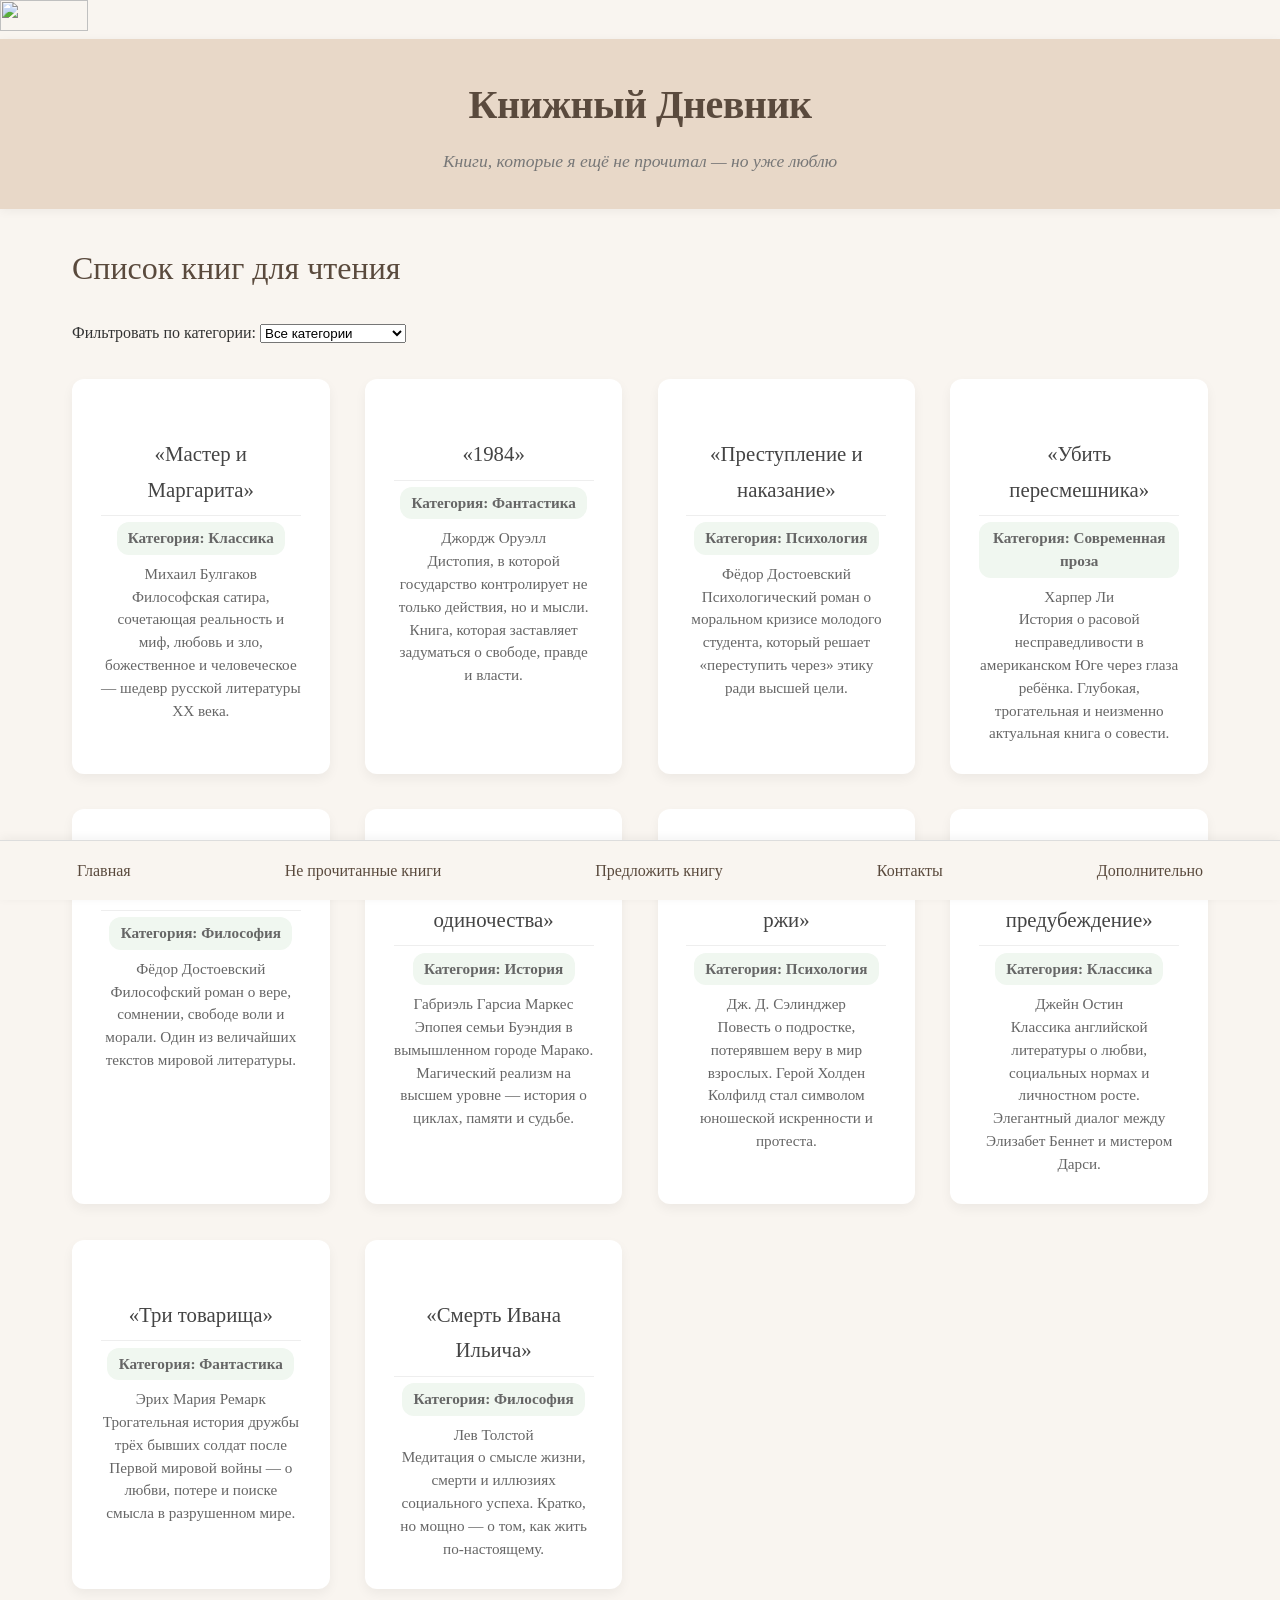
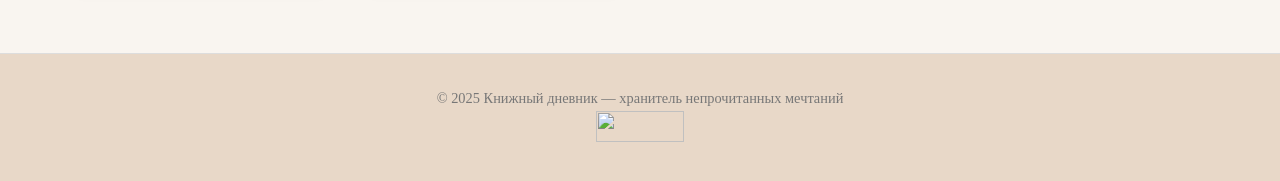
==== books.html @ 7744f5c2 "Add files via upload" ====
<!DOCTYPE html>
<html lang="ru">
<head>
  <meta charset="UTF-8">
  <meta name="viewport" content="width=device-width, initial-scale=1.0">
  <title>Книжный Дневник — Не прочитанные книги</title>
  <link rel="stylesheet" href="style.css">
  <!--LiveInternet counter--><a href="https://www.liveinternet.ru/click"
target="_blank"><img id="licnt9D91" width="88" height="31" style="border:0" 
title="LiveInternet: показано число просмотров за 24 часа, посетителей за 24 часа и за сегодня"
src="[data-uri]"
alt=""/></a><script>(function(d,s){d.getElementById("licnt9D91").src=
"https://counter.yadro.ru/hit?t14.6;r"+escape(d.referrer)+
((typeof(s)=="undefined")?"":";s"+s.width+"*"+s.height+"*"+
(s.colorDepth?s.colorDepth:s.pixelDepth))+";u"+escape(d.URL)+
";h"+escape(d.title.substring(0,150))+";"+Math.random()})
(document,screen)</script><!--/LiveInternet-->

</head>
<body>
  <header>
    <h1>Книжный Дневник</h1>
    <p>Книги, которые я ещё не прочитал — но уже люблю</p>
  </header>

  <main>
    <h2>Список книг для чтения</h2>

    <!-- Фильтр по категориям -->
    <div class="filter-controls">
      <label for="category-filter">Фильтровать по категории:</label>
      <select id="category-filter">
        <option value="all">Все категории</option>
        <option value="classic">Классика</option>
        <option value="modern">Современная проза</option>
        <option value="sci-fi">Фантастика</option>
        <option value="philosophy">Философия</option>
        <option value="psychology">Психология</option>
        <option value="history">История</option>
      </select>
    </div>

    <div class="books-grid">
      <!-- Книги с атрибутом data-category и видимой категорией -->
      <div class="book-card" data-category="classic">
        <h3>«Мастер и Маргарита»</h3>
        <p class="category">Категория: <strong>Классика</strong></p>
        <p>Михаил Булгаков</p>
        <p>Философская сатира, сочетающая реальность и миф, любовь и зло, божественное и человеческое — шедевр русской литературы XX века.</p>
      </div>

      <div class="book-card" data-category="sci-fi">
        <h3>«1984»</h3>
        <p class="category">Категория: <strong>Фантастика</strong></p>
        <p>Джордж Оруэлл</p>
        <p>Дистопия, в которой государство контролирует не только действия, но и мысли. Книга, которая заставляет задуматься о свободе, правде и власти.</p>
      </div>

      <div class="book-card" data-category="psychology">
        <h3>«Преступление и наказание»</h3>
        <p class="category">Категория: <strong>Психология</strong></p>
        <p>Фёдор Достоевский</p>
        <p>Психологический роман о моральном кризисе молодого студента, который решает «переступить через» этику ради высшей цели.</p>
      </div>

      <div class="book-card" data-category="modern">
        <h3>«Убить пересмешника»</h3>
        <p class="category">Категория: <strong>Современная проза</strong></p>
        <p>Харпер Ли</p>
        <p>История о расовой несправедливости в американском Юге через глаза ребёнка. Глубокая, трогательная и неизменно актуальная книга о совести.</p>
      </div>

      <div class="book-card" data-category="philosophy">
        <h3>«Братья Карамазовы»</h3>
        <p class="category">Категория: <strong>Философия</strong></p>
        <p>Фёдор Достоевский</p>
        <p>Философский роман о вере, сомнении, свободе воли и морали. Один из величайших текстов мировой литературы.</p>
      </div>

      <div class="book-card" data-category="history">
        <h3>«Сто лет одиночества»</h3>
        <p class="category">Категория: <strong>История</strong></p>
        <p>Габриэль Гарсиа Маркес</p>
        <p>Эпопея семьи Буэндия в вымышленном городе Марако. Магический реализм на высшем уровне — история о циклах, памяти и судьбе.</p>
      </div>

      <div class="book-card" data-category="psychology">
        <h3>«Над пропастью во ржи»</h3>
        <p class="category">Категория: <strong>Психология</strong></p>
        <p>Дж. Д. Сэлинджер</p>
        <p>Повесть о подростке, потерявшем веру в мир взрослых. Герой Холден Колфилд стал символом юношеской искренности и протеста.</p>
      </div>

      <div class="book-card" data-category="classic">
        <h3>«Гордость и предубеждение»</h3>
        <p class="category">Категория: <strong>Классика</strong></p>
        <p>Джейн Остин</p>
        <p>Классика английской литературы о любви, социальных нормах и личностном росте. Элегантный диалог между Элизабет Беннет и мистером Дарси.</p>
      </div>

      <div class="book-card" data-category="sci-fi">
        <h3>«Три товарища»</h3>
        <p class="category">Категория: <strong>Фантастика</strong></p>
        <p>Эрих Мария Ремарк</p>
        <p>Трогательная история дружбы трёх бывших солдат после Первой мировой войны — о любви, потере и поиске смысла в разрушенном мире.</p>
      </div>

      <div class="book-card" data-category="philosophy">
        <h3>«Смерть Ивана Ильича»</h3>
        <p class="category">Категория: <strong>Философия</strong></p>
        <p>Лев Толстой</p>
        <p>Медитация о смысле жизни, смерти и иллюзиях социального успеха. Кратко, но мощно — о том, как жить по-настоящему.</p>
      </div>
    </div>
  </main>

  <nav>
    <ul>
      <li><a href="index.html">Главная</a></li>
      <li><a href="books.html">Не прочитанные книги</a></li>
      <li><a href="submit.html">Предложить книгу</a></li>
      <li><a href="contacts.html">Контакты</a></li>
      <li><a href="more.html">Дополнительно</a></li>
    </ul>
  </nav>

  <footer>
    <p>© 2025 Книжный дневник — хранитель непрочитанных мечтаний</p>
    <!--LiveInternet logo--><a href="https://www.liveinternet.ru/click"
target="_blank"><img src="https://counter.yadro.ru/logo?18.1"
title="LiveInternet: показано число просмотров за 24 часа, посетителей за 24 часа и за сегодня"
alt="" style="border:0" width="88" height="31"/></a><!--/LiveInternet-->
  </footer>

  <script src="script.js"></script>
</body>
</html>
---- style.css ----
/* style.css — Обновлённая версия: без полей для обложек */

* {
  margin: 0;
  padding: 0;
  box-sizing: border-box;
}

body {
  font-family: 'Georgia', serif;
  line-height: 1.7;
  color: #333;
  background-color: #f9f5f0;
  padding: 0;
  margin: 0;
}

header {
  text-align: center;
  padding: 2rem 1rem;
  background-color: #e8d8c8;
  box-shadow: 0 2px 10px rgba(0,0,0,0.05);
}

header h1 {
  font-size: 2.5rem;
  color: #5a4a3d;
  margin-bottom: 0.5rem;
  letter-spacing: -0.5px;
}

header p {
  font-style: italic;
  color: #777;
  font-size: 1.1rem;
  margin-top: 0.5rem;
}

main {
  max-width: 1200px;
  margin: 2rem auto;
  padding: 0 2rem;
}

h2 {
  color: #5a4a3d;
  margin-bottom: 1.5rem;
  font-size: 2rem;
  font-weight: 500;
}

h3 {
  color: #666;
  margin: 1.8rem 0 0.8rem;
  font-weight: 500;
  border-bottom: 1px solid #eee;
  padding-bottom: 0.5rem;
}

/* Убраны все блоки с изображениями — только текст */
.daily-book {
  margin-bottom: 4rem;
  padding: 2.5rem;
  background-color: white;
  border-radius: 14px;
  box-shadow: 0 6px 16px rgba(0,0,0,0.06);
  text-align: center;
}

.daily-book h2 {
  font-size: 1.9rem;
  color: #444;
  margin-bottom: 0.5rem;
}

.daily-book p {
  color: #555;
  font-size: 1.1rem;
  margin-top: 1rem;
}

.books-grid {
  display: grid;
  grid-template-columns: repeat(auto-fill, minmax(240px, 1fr));
  gap: 2.2rem;
  margin-top: 2rem;
}

.book-card {
  background-color: white;
  border-radius: 12px;
  padding: 1.8rem;
  text-align: center;
  box-shadow: 0 5px 12px rgba(0,0,0,0.05);
  transition: all 0.3s ease;
}

.book-card:hover {
  transform: translateY(-8px);
  box-shadow: 0 10px 20px rgba(0,0,0,0.08);
}

.book-card h3 {
  font-size: 1.3rem;
  color: #444;
  margin-bottom: 0.4rem;
}

.book-card p {
  color: #666;
  font-size: 0.95rem;
  line-height: 1.5;
}

form {
  max-width: 700px;
  margin: 3rem auto;
  padding: 2.5rem;
  background-color: white;
  border-radius: 14px;
  box-shadow: 0 6px 16px rgba(0,0,0,0.06);
}

form label {
  display: block;
  margin-top: 1.8rem;
  font-weight: 600;
  color: #444;
  font-size: 1.1rem;
}

form input,
form textarea {
  width: 100%;
  padding: 1rem;
  margin-top: 0.8rem;
  border: 1px solid #ddd;
  border-radius: 8px;
  font-family: inherit;
  font-size: 1rem;
  transition: border-color 0.3s;
}

form input:focus,
form textarea:focus {
  outline: none;
  border-color: #c9b8a8;
}

form textarea {
  resize: vertical;
  min-height: 150px;
}

button {
  display: block;
  margin: 2.5rem auto 0;
  padding: 1rem 2.5rem;
  background-color: #5a4a3d;
  color: white;
  border: none;
  border-radius: 8px;
  font-size: 1.1rem;
  font-weight: 600;
  cursor: pointer;
  transition: background-color 0.3s;
}

button:hover {
  background-color: #4a3a2d;
}

.hidden {
  display: none;
}

#successMessage {
  text-align: center;
  color: #44a35a;
  font-weight: 600;
  margin-top: 1.5rem;
  font-size: 1.1rem;
}

.contact-info ul,
.team p {
  margin: 1rem 0;
  font-size: 1.05rem;
  color: #555;
}

.contact-info ul li {
  margin-bottom: 0.8rem;
}

.team p {
  margin-bottom: 1.2rem;
}

.team p strong {
  color: #5a4a3d;
}

footer {
  text-align: center;
  padding: 2rem 1rem;
  margin-top: 4rem;
  background-color: #e8d8c8;
  color: #777;
  font-size: 0.9rem;
  border-top: 1px solid #ddd;
}

nav {
  position: fixed;
  bottom: 0;
  left: 0;
  width: 100%;
  background-color: #f9f5f0;
  border-top: 1px solid #ddd;
  padding: 1rem 0;
  box-shadow: 0 -2px 10px rgba(0,0,0,0.05);
  z-index: 100;
}

nav ul {
  display: flex;
  justify-content: space-around;
  list-style: none;
  margin: 0;
}

nav a {
  color: #5a4a3d;
  text-decoration: none;
  font-weight: 500;
  font-size: 1rem;
  padding: 0.5rem;
  border-radius: 6px;
  transition: background-color 0.2s;
}

nav a:hover {
  background-color: #e8d8c8;
}

/* Адаптивность */
@media (max-width: 768px) {
  header h1 {
    font-size: 2rem;
  }

  header p {
    font-size: 1rem;
  }

  .daily-book {
    padding: 2rem;
  }

  .books-grid {
    grid-template-columns: 1fr;
  }

  form {
    margin: 2rem 1rem;
    padding: 2rem;
  }

  nav ul {
    flex-wrap: wrap;
  }

  nav a {
    font-size: 0.9rem;
    padding: 0.4rem 0.6rem;
  }
}

@media (max-width: 480px) {
  main {
    padding: 0 1rem;
  }

  header h1 {
    font-size: 1.8rem;
  }

  h2 {
    font-size: 1.7rem;
  }

  .book-card {
    padding: 1.5rem;
  }

  button {
    padding: 0.9rem 2rem;
    font-size: 1rem;
  }
}
/* Категория в карточке */
.category {
  font-size: 0.9rem;
  color: #27ae60;
  font-weight: 600;
  margin-bottom: 0.5rem;
  padding: 0.3rem 0.7rem;
  background-color: #f0f7f0;
  border-radius: 12px;
  display: inline-block;
}

/* Форма стили */
.form-group {
  margin-bottom: 1.5rem;
}

.form-group label {
  display: block;
  margin-bottom: 0.5rem;
  font-weight: 600;
  color: #2c3e50;
}

.form-group input,
.form-group select,
.form-group textarea {
  width: 100%;
  padding: 0.75rem;
  font-size: 1rem;
  border: 1px solid #ddd;
  border-radius: 6px;
  box-sizing: border-box;
}

.form-group textarea {
  resize: vertical;
}

button {
  background-color: #3498db;
  color: white;
  border: none;
  padding: 0.8rem 1.5rem;
  font-size: 1rem;
  border-radius: 6px;
  cursor: pointer;
  transition: background-color 0.3s;
}

button:hover {
  background-color: #2980b9;
}

/* Мелкий текст */
form p {
  font-size: 0.9rem;
  color: #7f8c8d;
  margin-top: 1rem;
}

/* Адаптивность */
@media (max-width: 768px) {
  .form-group input,
  .form-group select,
  .form-group textarea {
    width: 100%;
  }
}
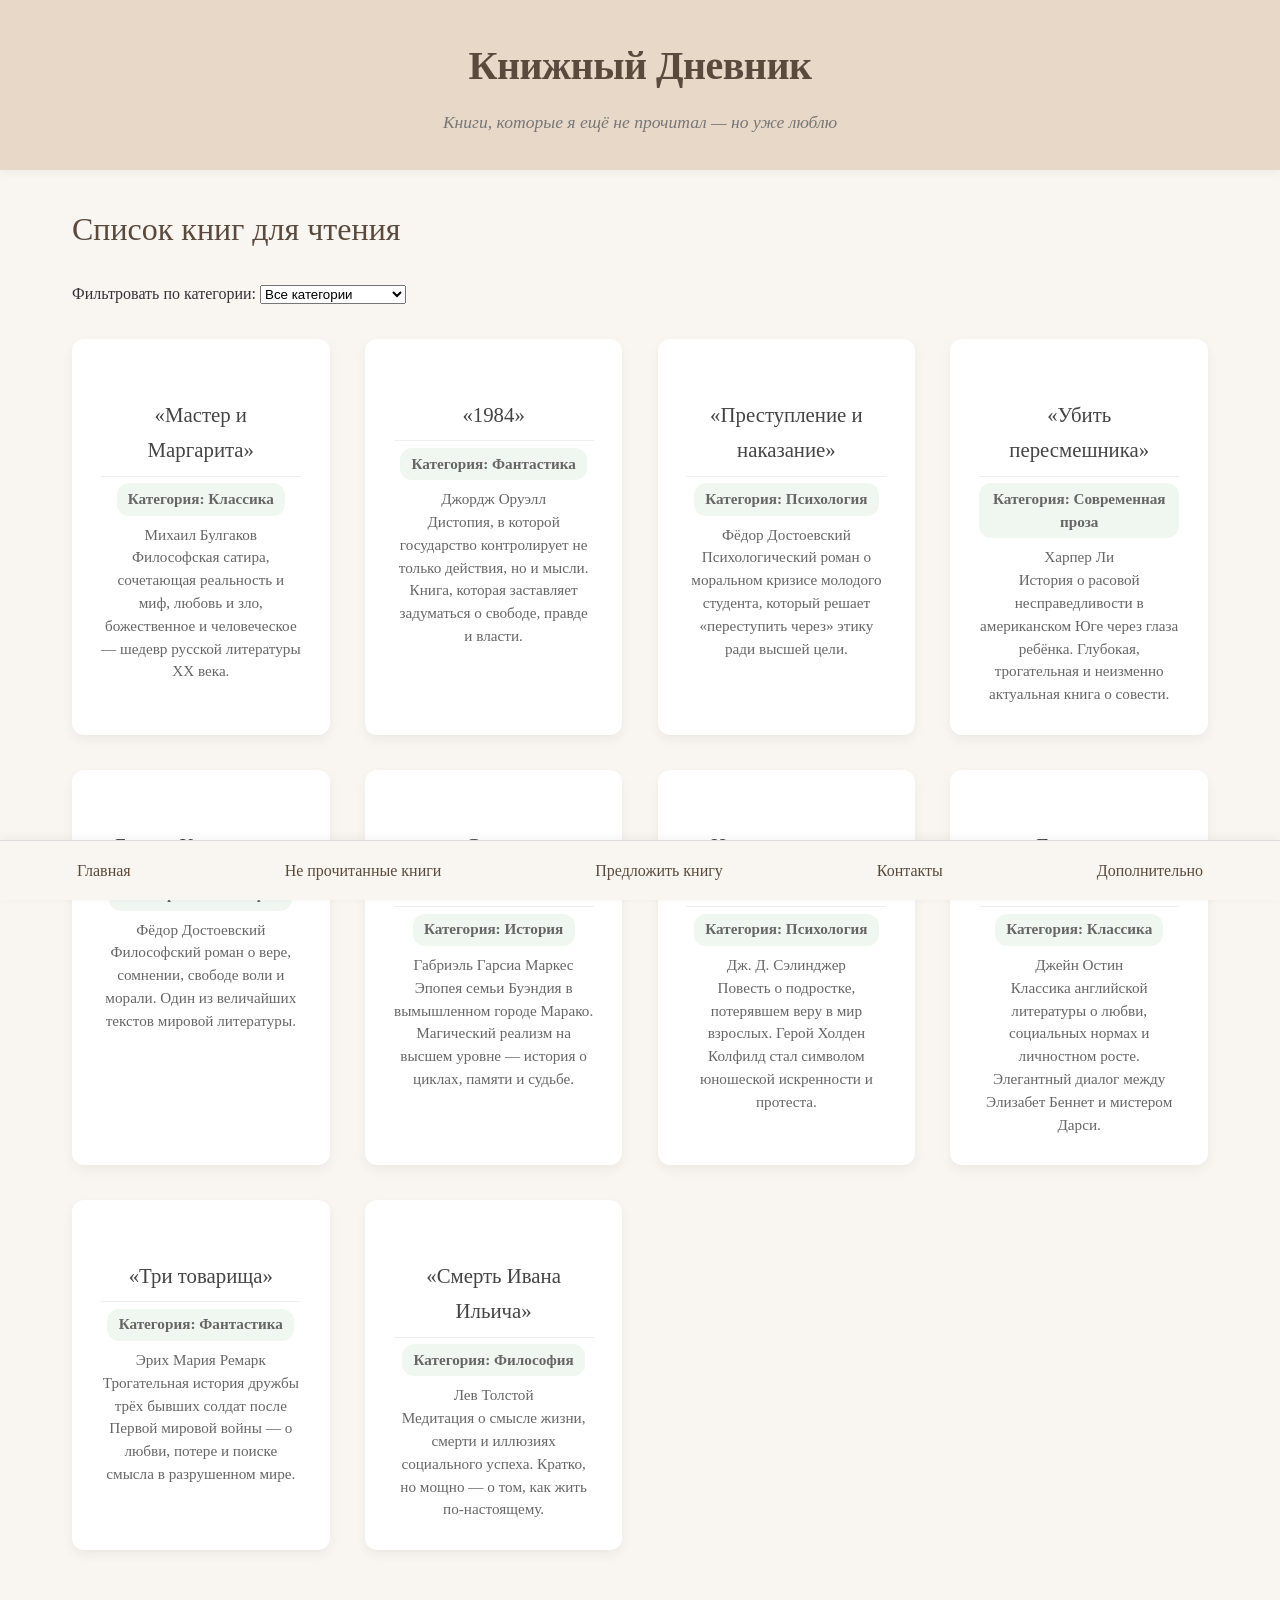
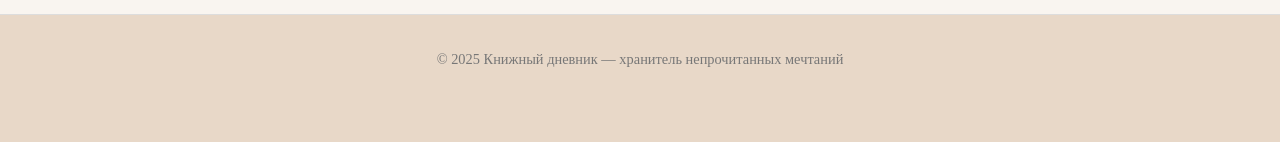
==== commit 09a77e23: "Add files via upload" ====
--- a/books.html
+++ b/books.html
@@ -5,11 +5,8 @@
   <meta name="viewport" content="width=device-width, initial-scale=1.0">
   <title>Книжный Дневник — Не прочитанные книги</title>
   <link rel="stylesheet" href="style.css">
-  <!--LiveInternet counter--><a href="https://www.liveinternet.ru/click"
-target="_blank"><img id="licnt9D91" width="88" height="31" style="border:0" 
-title="LiveInternet: показано число просмотров за 24 часа, посетителей за 24 часа и за сегодня"
-src="[data-uri]"
-alt=""/></a><script>(function(d,s){d.getElementById("licnt9D91").src=
+
+  <!--LiveInternet counter--><script>(function(d,s){d.getElementById("licnt9D91").src=
 "https://counter.yadro.ru/hit?t14.6;r"+escape(d.referrer)+
 ((typeof(s)=="undefined")?"":";s"+s.width+"*"+s.height+"*"+
 (s.colorDepth?s.colorDepth:s.pixelDepth))+";u"+escape(d.URL)+
@@ -126,10 +123,13 @@
 
   <footer>
     <p>© 2025 Книжный дневник — хранитель непрочитанных мечтаний</p>
-    <!--LiveInternet logo--><a href="https://www.liveinternet.ru/click"
-target="_blank"><img src="https://counter.yadro.ru/logo?18.1"
+    
+    <!--LiveInternet counter--><a href="https://www.liveinternet.ru/click"
+target="_blank"><img id="licnt9D91" width="88" height="31" style="border:0" 
 title="LiveInternet: показано число просмотров за 24 часа, посетителей за 24 часа и за сегодня"
-alt="" style="border:0" width="88" height="31"/></a><!--/LiveInternet-->
+src="[data-uri]"
+alt=""/></a><!--/LiveInternet-->
+
   </footer>
 
   <script src="script.js"></script>
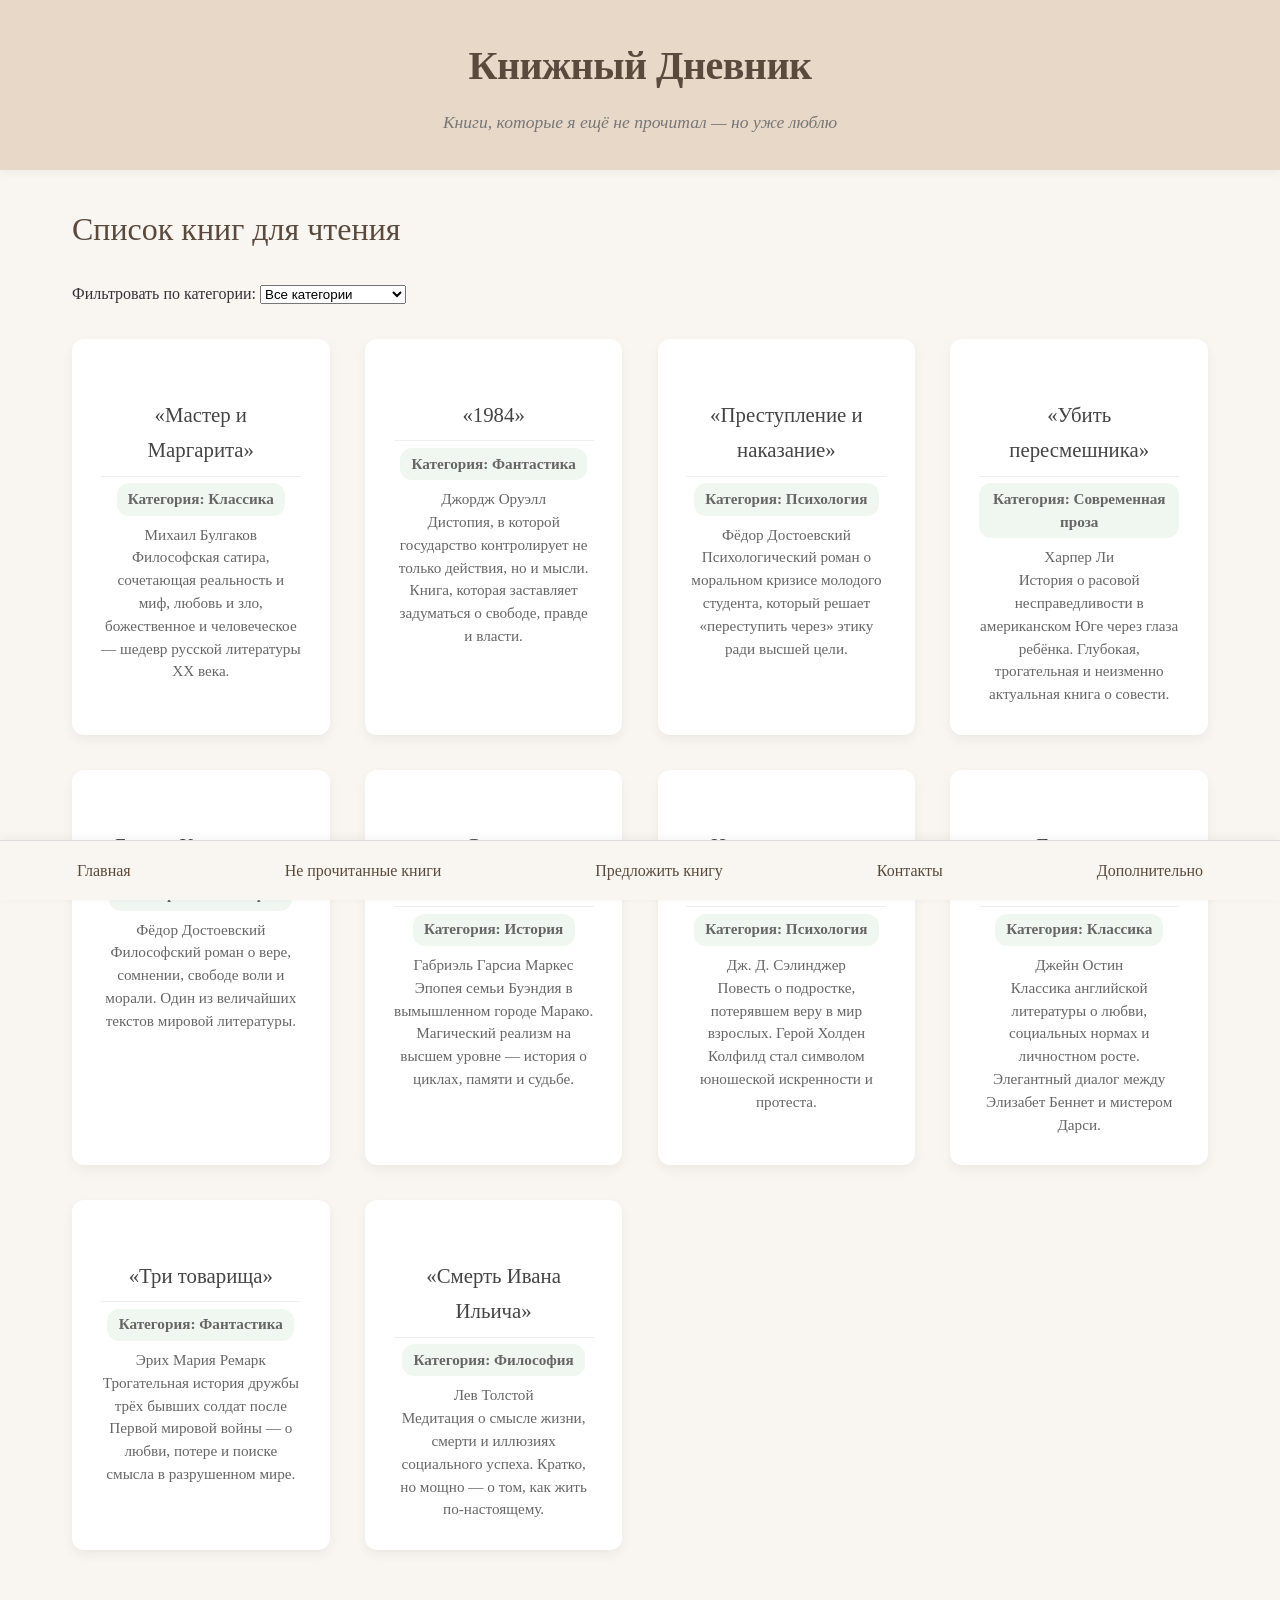
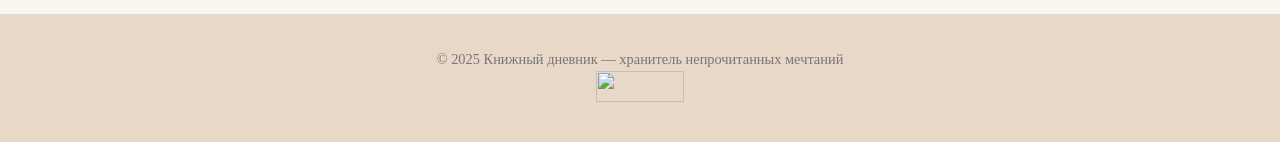
==== commit 68162d94: "Add files via upload" ====
--- a/books.html
+++ b/books.html
@@ -123,13 +123,10 @@
 
   <footer>
     <p>© 2025 Книжный дневник — хранитель непрочитанных мечтаний</p>
-    
-    <!--LiveInternet counter--><a href="https://www.liveinternet.ru/click"
-target="_blank"><img id="licnt9D91" width="88" height="31" style="border:0" 
+    <!--LiveInternet logo--><a href="https://www.liveinternet.ru/click"
+target="_blank"><img src="https://counter.yadro.ru/logo?18.1"
 title="LiveInternet: показано число просмотров за 24 часа, посетителей за 24 часа и за сегодня"
-src="[data-uri]"
-alt=""/></a><!--/LiveInternet-->
-
+alt="" style="border:0" width="88" height="31"/></a><!--/LiveInternet-->
   </footer>
 
   <script src="script.js"></script>
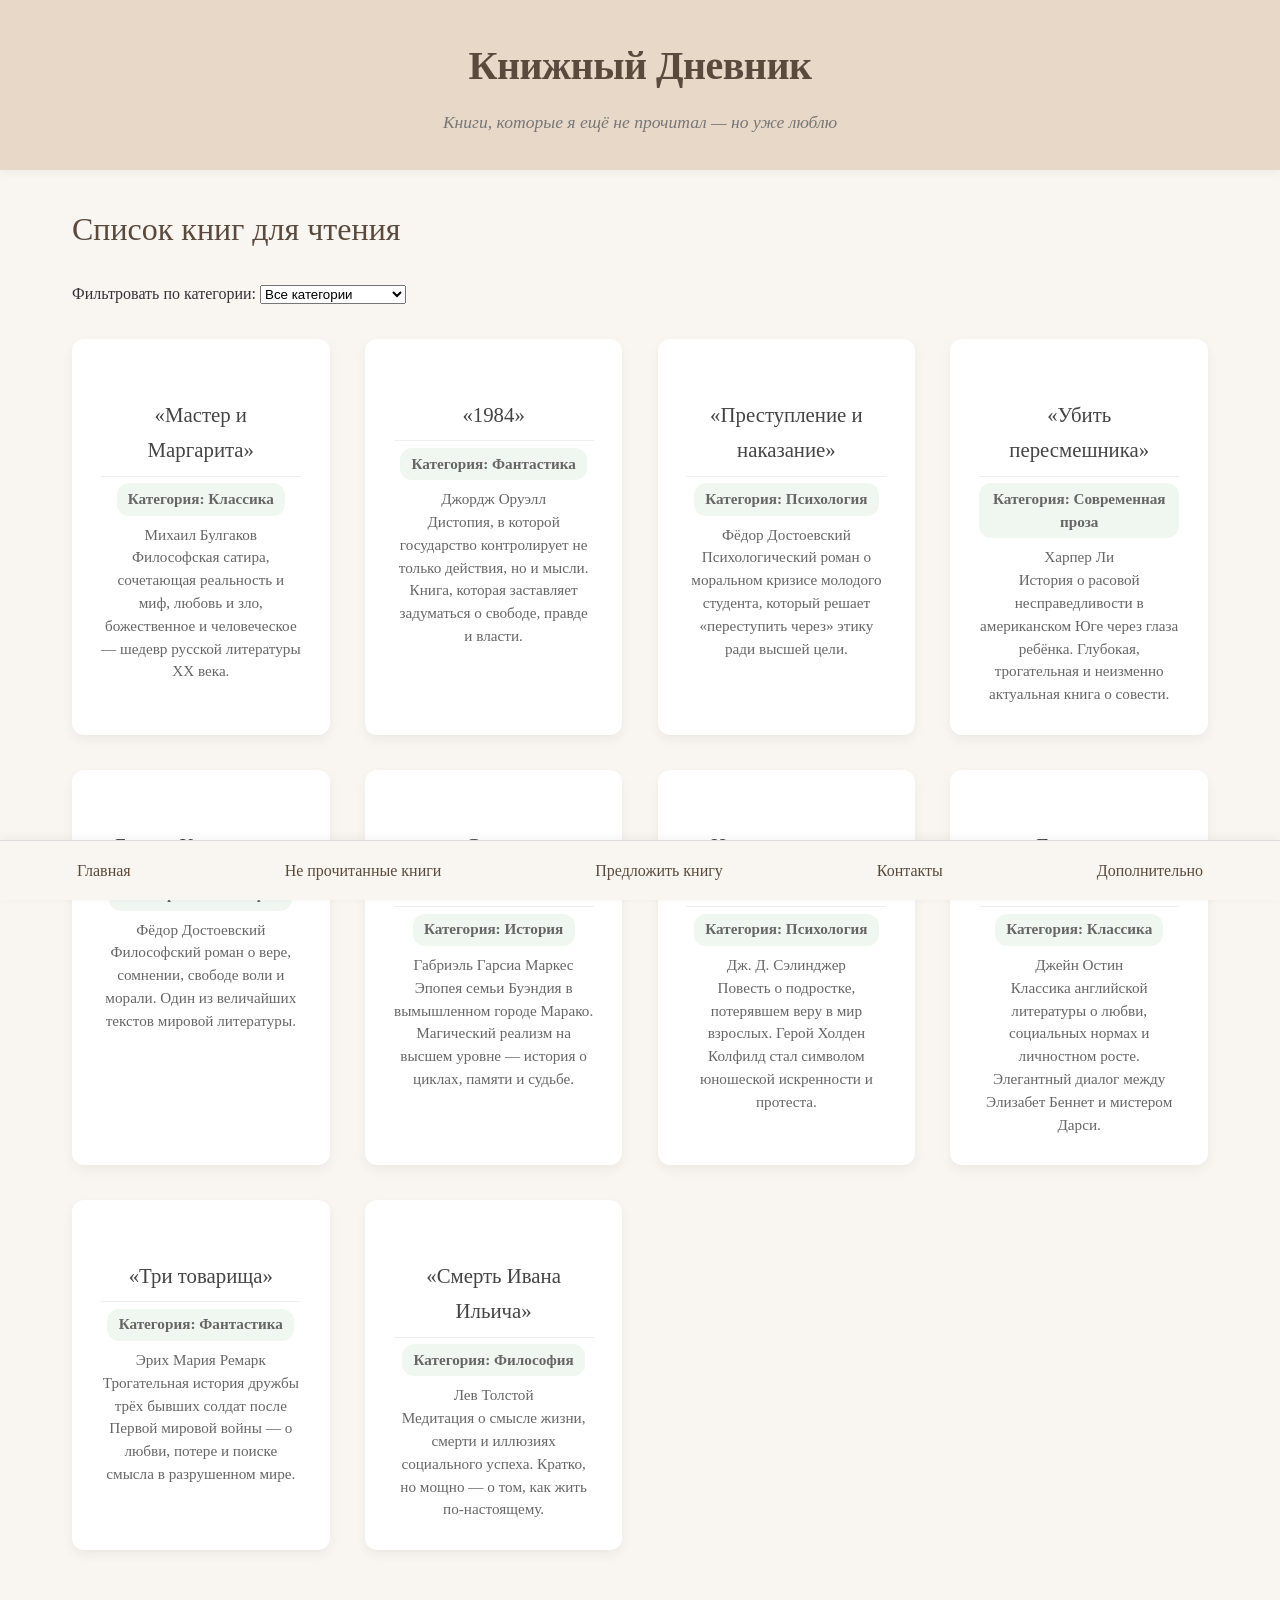
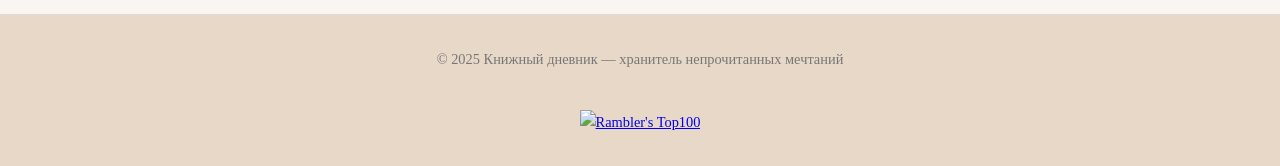
==== commit 3a13cc81: "Add files via upload" ====
--- a/books.html
+++ b/books.html
@@ -6,12 +6,41 @@
   <title>Книжный Дневник — Не прочитанные книги</title>
   <link rel="stylesheet" href="style.css">
 
-  <!--LiveInternet counter--><script>(function(d,s){d.getElementById("licnt9D91").src=
-"https://counter.yadro.ru/hit?t14.6;r"+escape(d.referrer)+
+ <!--LiveInternet counter--><script>(function(d,s){d.getElementById("licnt12A5").src=
+"https://counter.yadro.ru/hit?t14.5;r"+escape(d.referrer)+
 ((typeof(s)=="undefined")?"":";s"+s.width+"*"+s.height+"*"+
 (s.colorDepth?s.colorDepth:s.pixelDepth))+";u"+escape(d.URL)+
 ";h"+escape(d.title.substring(0,150))+";"+Math.random()})
 (document,screen)</script><!--/LiveInternet-->
+<!-- Top100 (Kraken) Counter -->
+<script>
+    (function (w, d, c) {
+    (w[c] = w[c] || []).push(function() {
+        var options = {
+            project: 7751031,
+        };
+        try {
+            w.top100Counter = new top100(options);
+        } catch(e) { }
+    });
+    var n = d.getElementsByTagName("script")[0],
+    s = d.createElement("script"),
+    f = function () { n.parentNode.insertBefore(s, n); };
+    s.type = "text/javascript";
+    s.async = true;
+    s.src =
+    (d.location.protocol == "https:" ? "https:" : "http:") +
+    "//st.top100.ru/top100/top100.js";
+
+    if (w.opera == "[object Opera]") {
+    d.addEventListener("DOMContentLoaded", f, false);
+} else { f(); }
+})(window, document, "_top100q");
+</script>
+<noscript>
+  <img src="//counter.rambler.ru/top100.cnt?pid=7751031" alt="Топ-100" />
+</noscript>
+<!-- END Top100 (Kraken) Counter -->
 
 </head>
 <body>
@@ -123,10 +152,14 @@
 
   <footer>
     <p>© 2025 Книжный дневник — хранитель непрочитанных мечтаний</p>
-    <!--LiveInternet logo--><a href="https://www.liveinternet.ru/click"
-target="_blank"><img src="https://counter.yadro.ru/logo?18.1"
+    <!--LiveInternet counter--><a href="https://www.liveinternet.ru/click"
+target="_blank"><img id="licnt12A5" width="88" height="31" style="border:0" 
 title="LiveInternet: показано число просмотров за 24 часа, посетителей за 24 часа и за сегодня"
-alt="" style="border:0" width="88" height="31"/></a><!--/LiveInternet-->
+src="[data-uri]"
+alt=""/></a><!--/LiveInternet-->
+<!-- Rambler100 logo -->
+<div id="counter" styles="height:92px; width:105px;"><a href="https://top100.rambler.ru/navi?query=7749330" target="_blank"><img src="https://kraken.rambler.ru/counter-static/images/top100_000000.gif" title="Rambler's Top100" alt="Rambler's Top100" width="88" height="31" border="0"></a></div>
+<!-- Rambler100 logo -->
   </footer>
 
   <script src="script.js"></script>
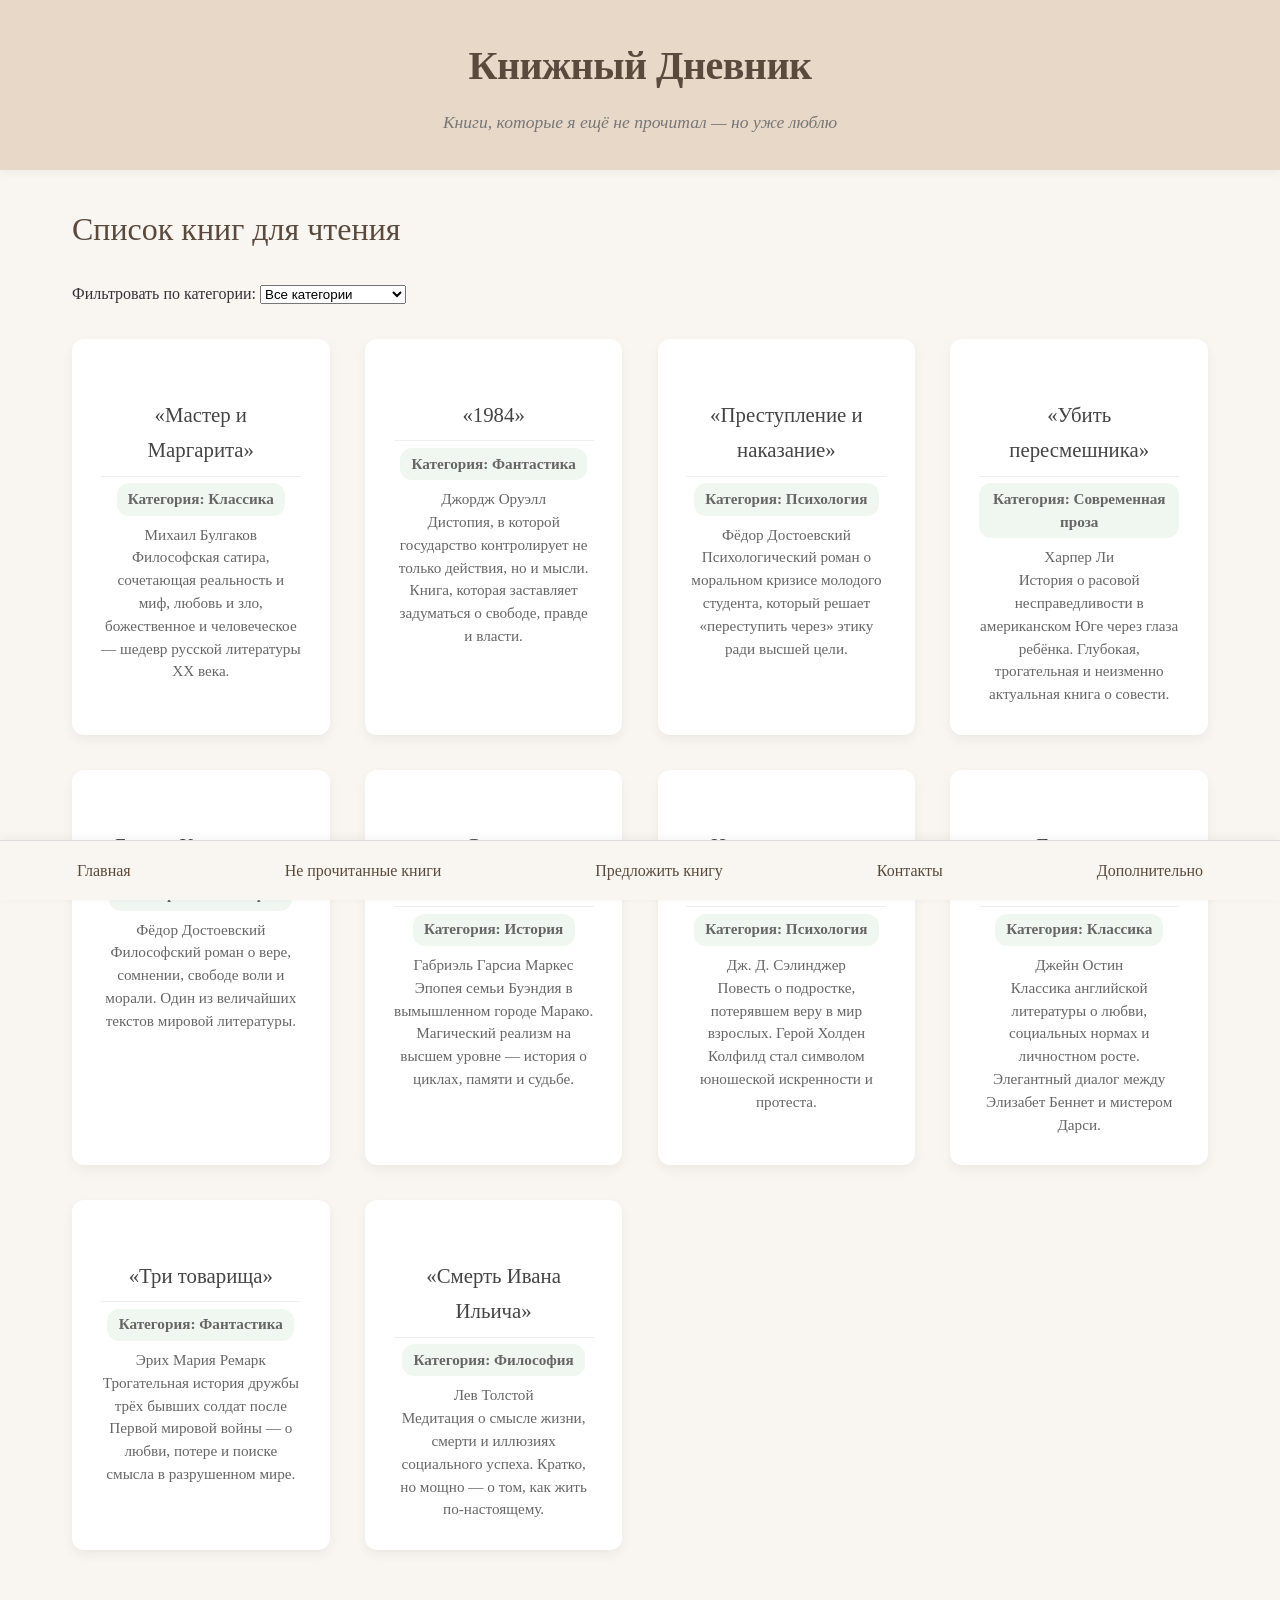
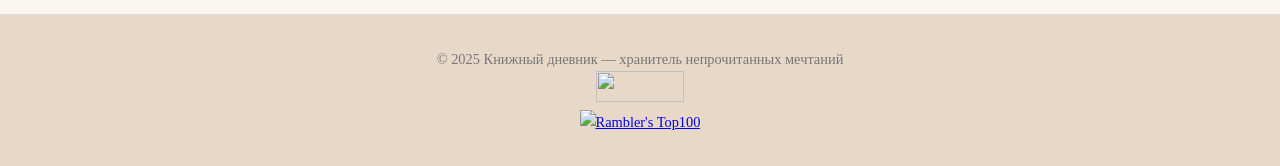
==== commit 6b652bd3: "Add files via upload" ====
--- a/books.html
+++ b/books.html
@@ -6,8 +6,8 @@
   <title>Книжный Дневник — Не прочитанные книги</title>
   <link rel="stylesheet" href="style.css">
 
- <!--LiveInternet counter--><script>(function(d,s){d.getElementById("licnt12A5").src=
-"https://counter.yadro.ru/hit?t14.5;r"+escape(d.referrer)+
+<!--LiveInternet counter--><script>(function(d,s){d.getElementById("licnt7680").src=
+"https://counter.yadro.ru/hit?t12.5;r"+escape(d.referrer)+
 ((typeof(s)=="undefined")?"":";s"+s.width+"*"+s.height+"*"+
 (s.colorDepth?s.colorDepth:s.pixelDepth))+";u"+escape(d.URL)+
 ";h"+escape(d.title.substring(0,150))+";"+Math.random()})
@@ -153,12 +153,24 @@
   <footer>
     <p>© 2025 Книжный дневник — хранитель непрочитанных мечтаний</p>
     <!--LiveInternet counter--><a href="https://www.liveinternet.ru/click"
-target="_blank"><img id="licnt12A5" width="88" height="31" style="border:0" 
+target="_blank"><img id="licnt7680" width="88" height="31" style="border:0" 
 title="LiveInternet: показано число просмотров за 24 часа, посетителей за 24 часа и за сегодня"
 src="[data-uri]"
-alt=""/></a><!--/LiveInternet-->
+alt=""/></a><script>(function(d,s){d.getElementById("licnt7680").src=
+"https://counter.yadro.ru/hit?t12.5;r"+escape(d.referrer)+
+((typeof(s)=="undefined")?"":";s"+s.width+"*"+s.height+"*"+
+(s.colorDepth?s.colorDepth:s.pixelDepth))+";u"+escape(d.URL)+
+";h"+escape(d.title.substring(0,150))+";"+Math.random()})
+(document,screen)</script><!--/LiveInternet-->
+
+
+
+
+
 <!-- Rambler100 logo -->
-<div id="counter" styles="height:92px; width:105px;"><a href="https://top100.rambler.ru/navi?query=7749330" target="_blank"><img src="https://kraken.rambler.ru/counter-static/images/top100_000000.gif" title="Rambler's Top100" alt="Rambler's Top100" width="88" height="31" border="0"></a></div>
+<div id="counter" styles="height:92px; width:105px;"><a href="https://top100.rambler.ru/navi?query=7749330"
+     target="_blank"><img src="https://kraken.rambler.ru/counter-static/images/top100_000000.gif" 
+     title="Rambler's Top100" alt="Rambler's Top100" width="88" height="31" border="0"></a></div>
 <!-- Rambler100 logo -->
   </footer>
 
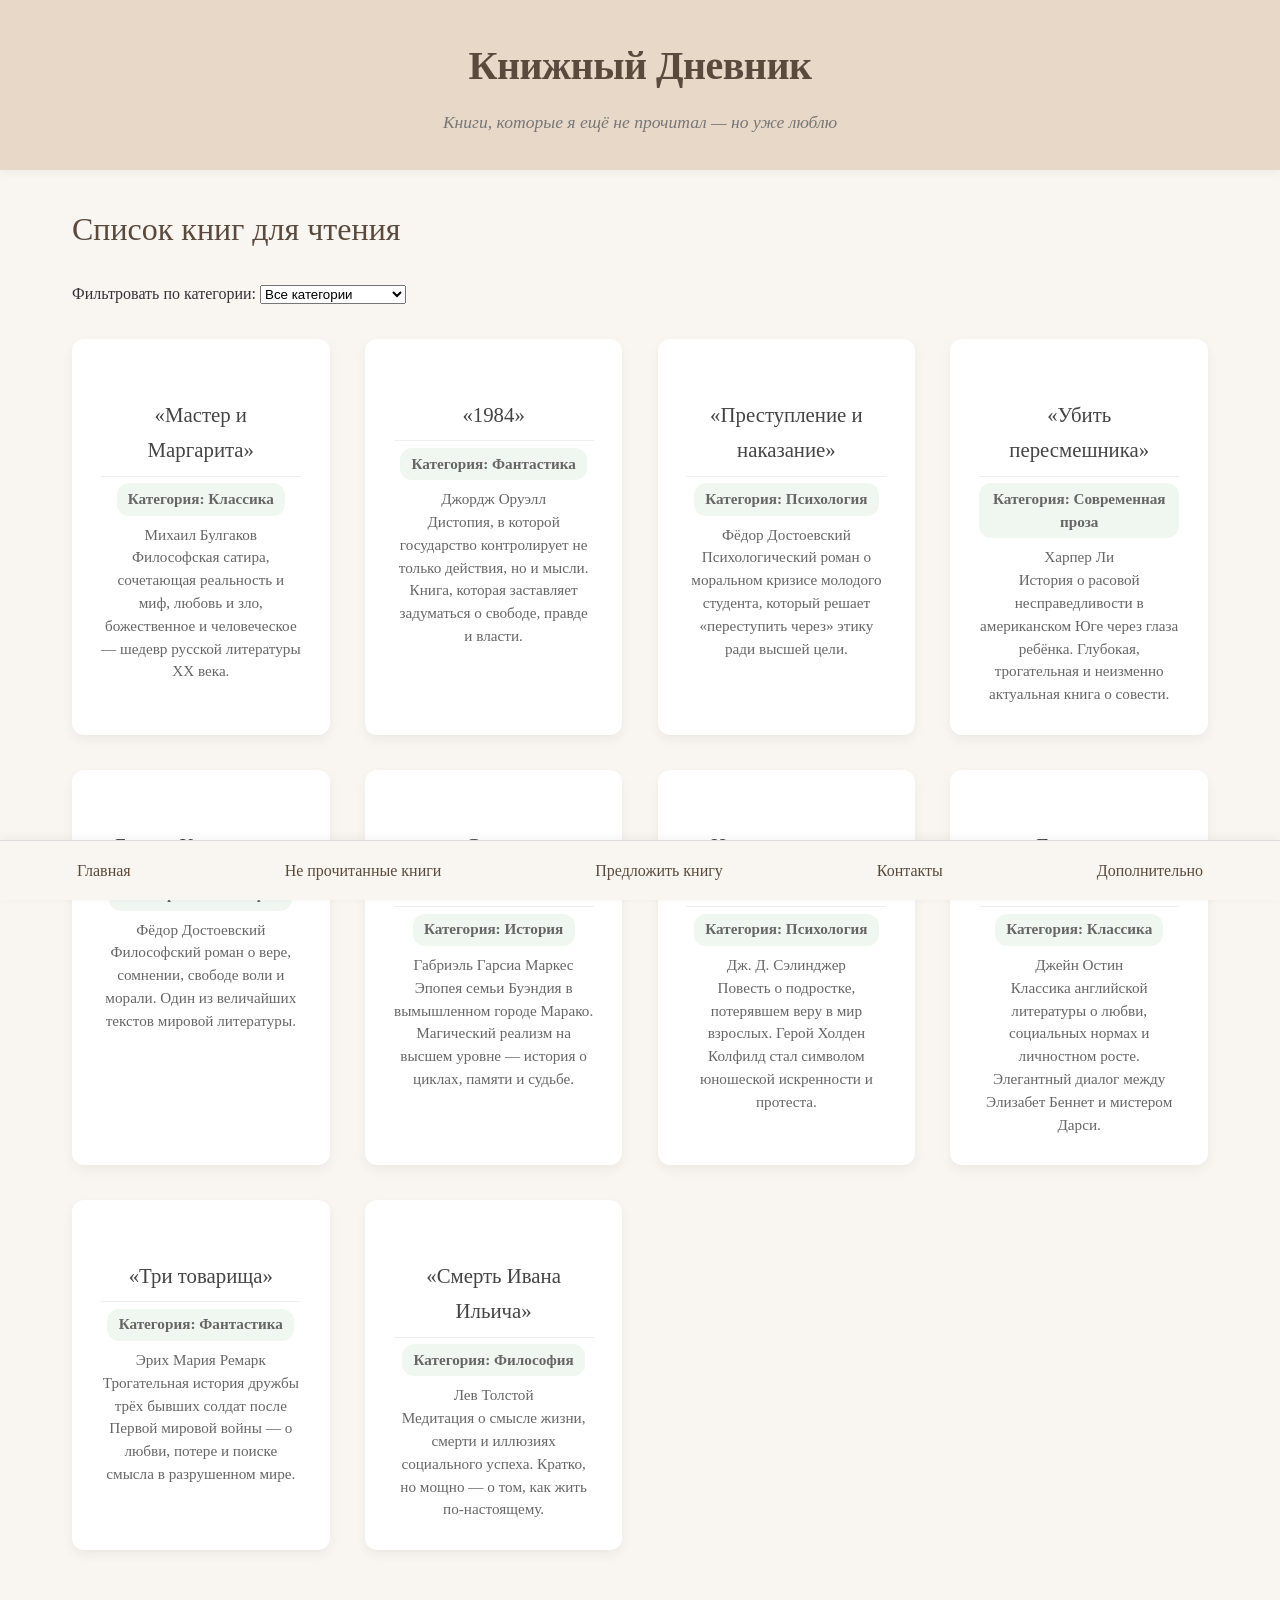
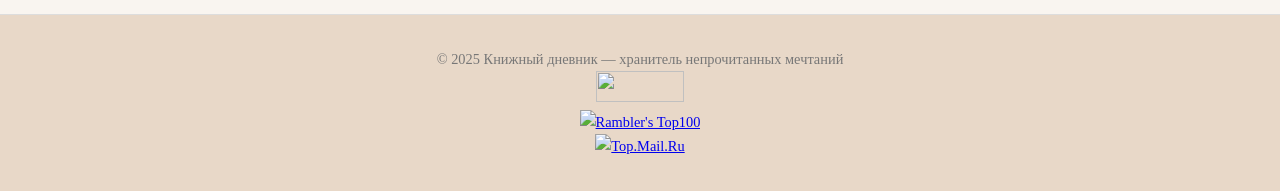
==== commit 36974a34: "Add files via upload" ====
--- a/books.html
+++ b/books.html
@@ -41,6 +41,20 @@
   <img src="//counter.rambler.ru/top100.cnt?pid=7751031" alt="Топ-100" />
 </noscript>
 <!-- END Top100 (Kraken) Counter -->
+<!-- Top.Mail.Ru counter -->
+<script type="text/javascript">
+var _tmr = window._tmr || (window._tmr = []);
+_tmr.push({id: "3747852", type: "pageView", start: (new Date()).getTime()});
+(function (d, w, id) {
+  if (d.getElementById(id)) return;
+  var ts = d.createElement("script"); ts.type = "text/javascript"; ts.async = true; ts.id = id;
+  ts.src = "https://top-fwz1.mail.ru/js/code.js";
+  var f = function () {var s = d.getElementsByTagName("script")[0]; s.parentNode.insertBefore(ts, s);};
+  if (w.opera == "[object Opera]") { d.addEventListener("DOMContentLoaded", f, false); } else { f(); }
+})(document, window, "tmr-code");
+</script>
+<noscript><div><img src="https://top-fwz1.mail.ru/counter?id=3747852;js=na" style="position:absolute;left:-9999px;" alt="Top.Mail.Ru" /></div></noscript>
+<!-- /Top.Mail.Ru counter -->
 
 </head>
 <body>
@@ -163,15 +177,17 @@
 ";h"+escape(d.title.substring(0,150))+";"+Math.random()})
 (document,screen)</script><!--/LiveInternet-->
 
-
-
-
-
 <!-- Rambler100 logo -->
 <div id="counter" styles="height:92px; width:105px;"><a href="https://top100.rambler.ru/navi?query=7749330"
      target="_blank"><img src="https://kraken.rambler.ru/counter-static/images/top100_000000.gif" 
      title="Rambler's Top100" alt="Rambler's Top100" width="88" height="31" border="0"></a></div>
 <!-- Rambler100 logo -->
+
+<!-- Top.Mail.Ru logo -->
+<a href="https://top-fwz1.mail.ru/jump?from=3747852">
+<img src="https://top-fwz1.mail.ru/counter?id=3747852;t=479;l=1" height="31" width="88" alt="Top.Mail.Ru" style="border:0;" /></a>
+<!-- /Top.Mail.Ru logo -->
+
   </footer>
 
   <script src="script.js"></script>
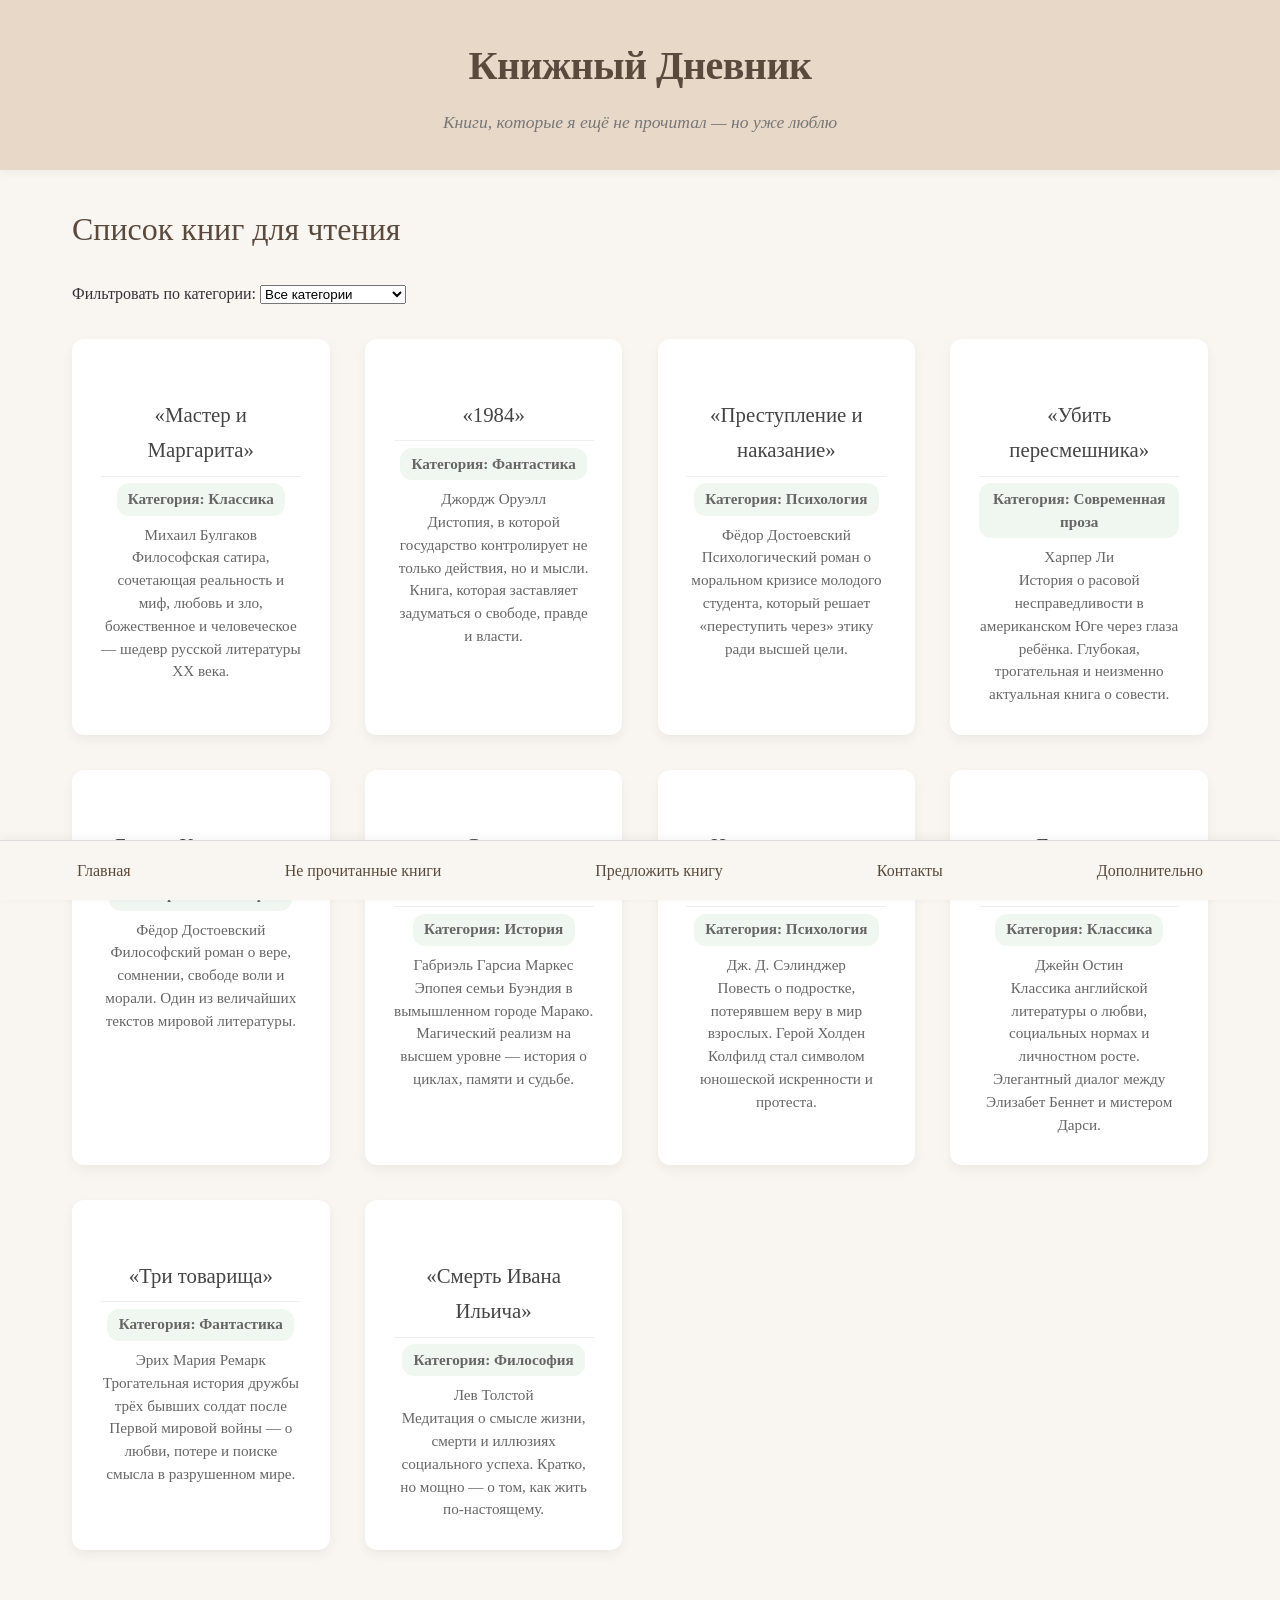
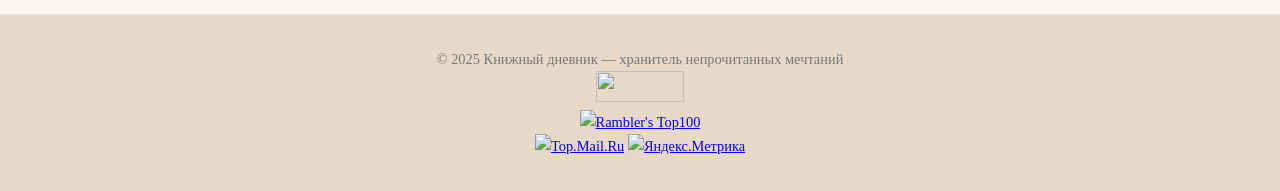
==== commit 5edcb8d2: "Add files via upload" ====
--- a/books.html
+++ b/books.html
@@ -56,6 +56,20 @@
 <noscript><div><img src="https://top-fwz1.mail.ru/counter?id=3747852;js=na" style="position:absolute;left:-9999px;" alt="Top.Mail.Ru" /></div></noscript>
 <!-- /Top.Mail.Ru counter -->
 
+<!-- Yandex.Metrika counter -->
+<script type="text/javascript">
+    (function(m,e,t,r,i,k,a){
+        m[i]=m[i]||function(){(m[i].a=m[i].a||[]).push(arguments)};
+        m[i].l=1*new Date();
+        for (var j = 0; j < document.scripts.length; j++) {if (document.scripts[j].src === r) { return; }}
+        k=e.createElement(t),a=e.getElementsByTagName(t)[0],k.async=1,k.src=r,a.parentNode.insertBefore(k,a)
+    })(window, document,'script','https://mc.yandex.ru/metrika/tag.js?id=107216703', 'ym');
+
+    ym(107216703, 'init', {ssr:true, webvisor:true, clickmap:true, ecommerce:"dataLayer", referrer: document.referrer, url: location.href, accurateTrackBounce:true, trackLinks:true});
+</script>
+<noscript><div><img src="https://mc.yandex.ru/watch/107216703" style="position:absolute; left:-9999px;" alt="" /></div></noscript>
+<!-- /Yandex.Metrika counter -->
+
 </head>
 <body>
   <header>
@@ -188,6 +202,16 @@
 <img src="https://top-fwz1.mail.ru/counter?id=3747852;t=479;l=1" height="31" width="88" alt="Top.Mail.Ru" style="border:0;" /></a>
 <!-- /Top.Mail.Ru logo -->
 
+<!-- Yandex.Metrika informer -->
+<a href="https://metrika.yandex.ru/stat/?id=105389219&amp;from=informer" target="_blank" rel="nofollow">
+    <img src="https://informer.yandex.ru/informer/105389219/3_1_202020FF_000000FF_1_pageviews"
+         style="width:88px; height:31px; border:0;"
+         alt="Яндекс.Метрика"
+         title="Яндекс.Метрика: данные за сегодня (просмотры, визиты и уникальные посетители)"
+        />
+</a>
+<!-- /Yandex.Metrika informer -->
+
   </footer>
 
   <script src="script.js"></script>
